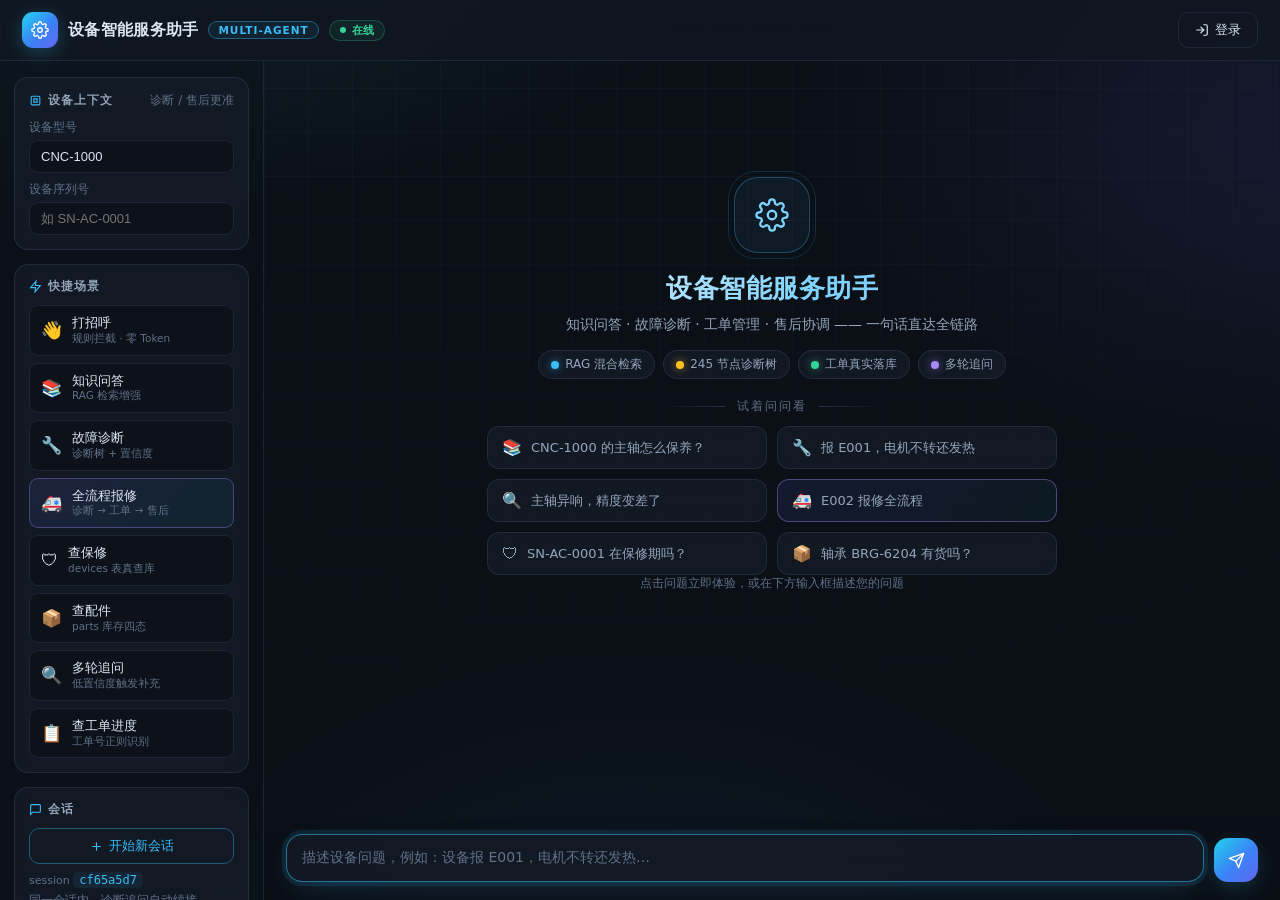
==== backend/static/index.html @ f114b986 "feat(project): 演示前端上线 + 全链路质量加固 前端（backend/static/，零构建）: - SSE 聊天控制台：路由卡片(Agent 专属配色+置信度条)/进度打字动画/  " ====
<!DOCTYPE html>
<html lang="zh-CN">
<head>
  <meta charset="UTF-8">
  <meta name="viewport" content="width=device-width, initial-scale=1.0">
  <title>设备智能服务助手 · Multi-Agent 控制台</title>
  <link rel="stylesheet" href="css/style.css">
</head>
<body>

<!-- ══════════ 顶栏 ══════════ -->
<header class="topbar">
  <div class="brand">
    <span class="brand-mark">
      <svg viewBox="0 0 24 24" width="18" height="18" fill="none" stroke="currentColor" stroke-width="1.8" stroke-linecap="round" stroke-linejoin="round">
        <circle cx="12" cy="12" r="3"/>
        <path d="M19.4 15a1.65 1.65 0 0 0 .33 1.82l.06.06a2 2 0 1 1-2.83 2.83l-.06-.06a1.65 1.65 0 0 0-1.82-.33 1.65 1.65 0 0 0-1 1.51V21a2 2 0 1 1-4 0v-.09A1.65 1.65 0 0 0 9 19.4a1.65 1.65 0 0 0-1.82.33l-.06.06a2 2 0 1 1-2.83-2.83l.06-.06a1.65 1.65 0 0 0 .33-1.82 1.65 1.65 0 0 0-1.51-1H3a2 2 0 1 1 0-4h.09A1.65 1.65 0 0 0 4.6 9a1.65 1.65 0 0 0-.33-1.82l-.06-.06a2 2 0 1 1 2.83-2.83l.06.06a1.65 1.65 0 0 0 1.82.33H9a1.65 1.65 0 0 0 1-1.51V3a2 2 0 1 1 4 0v.09a1.65 1.65 0 0 0 1 1.51 1.65 1.65 0 0 0 1.82-.33l.06-.06a2 2 0 1 1 2.83 2.83l-.06.06a1.65 1.65 0 0 0-.33 1.82V9a1.65 1.65 0 0 0 1.51 1H21a2 2 0 1 1 0 4h-.09a1.65 1.65 0 0 0-1.51 1z"/>
      </svg>
    </span>
    <span class="brand-name">设备智能服务助手</span>
    <span class="brand-tag">Multi-Agent</span>
    <span class="status-pill"><i class="status-dot"></i>在线</span>
  </div>
  <div class="user-box" id="userBox">
    <button class="btn btn-ghost" id="loginBtn">
      <svg viewBox="0 0 24 24" width="14" height="14" fill="none" stroke="currentColor" stroke-width="2" stroke-linecap="round"><path d="M15 3h4a2 2 0 0 1 2 2v14a2 2 0 0 1-2 2h-4"/><path d="M10 17l5-5-5-5"/><path d="M15 12H3"/></svg>
      登录
    </button>
    <span class="user-info hidden" id="userInfo">
      <span class="user-avatar" id="userAvatar">工</span>
      <span class="user-meta">
        <span id="userName">-</span>
        <span class="user-role" id="userRole">-</span>
      </span>
      <button class="btn btn-ghost btn-sm" id="logoutBtn">退出</button>
    </span>
  </div>
</header>

<main class="layout">

  <!-- ══════════ 侧栏 ══════════ -->
  <aside class="sidebar">
    <section class="side-card">
      <h3>
        <svg viewBox="0 0 24 24" width="13" height="13" fill="none" stroke="currentColor" stroke-width="2"><rect x="4" y="4" width="16" height="16" rx="2"/><path d="M9 9h6v6H9z"/></svg>
        设备上下文 <span class="hint">诊断 / 售后更准</span>
      </h3>
      <label class="field">
        <span>设备型号</span>
        <input type="text" id="deviceModel" placeholder="如 CNC-1000" value="CNC-1000">
      </label>
      <label class="field">
        <span>设备序列号</span>
        <input type="text" id="deviceSn" placeholder="如 SN-AC-0001">
      </label>
    </section>

    <section class="side-card">
      <h3>
        <svg viewBox="0 0 24 24" width="13" height="13" fill="none" stroke="currentColor" stroke-width="2"><polygon points="13 2 3 14 12 14 11 22 21 10 12 10 13 2"/></svg>
        快捷场景
      </h3>
      <div class="scene-list">
        <button class="scene-btn" data-msg="你好">
          <span class="scene-emoji">👋</span><span class="scene-text">打招呼<small>规则拦截 · 零 Token</small></span>
          <svg class="scene-arrow" viewBox="0 0 24 24" width="14" height="14" fill="none" stroke="currentColor" stroke-width="2" stroke-linecap="round"><path d="M5 12h14M12 5l7 7-7 7"/></svg>
        </button>
        <button class="scene-btn" data-msg="CNC-1000 的主轴应该怎么保养？">
          <span class="scene-emoji">📚</span><span class="scene-text">知识问答<small>RAG 检索增强</small></span>
          <svg class="scene-arrow" viewBox="0 0 24 24" width="14" height="14" fill="none" stroke="currentColor" stroke-width="2" stroke-linecap="round"><path d="M5 12h14M12 5l7 7-7 7"/></svg>
        </button>
        <button class="scene-btn" data-msg="设备报E001，电机不转还发热，过载报警一直响">
          <span class="scene-emoji">🔧</span><span class="scene-text">故障诊断<small>诊断树 + 置信度</small></span>
          <svg class="scene-arrow" viewBox="0 0 24 24" width="14" height="14" fill="none" stroke="currentColor" stroke-width="2" stroke-linecap="round"><path d="M5 12h14M12 5l7 7-7 7"/></svg>
        </button>
        <button class="scene-btn scene-accent" data-msg="设备报E002错误，变频器过流报警，启动就跳闸，需要报修并处理">
          <span class="scene-emoji">🚑</span><span class="scene-text">全流程报修<small>诊断 → 工单 → 售后</small></span>
          <svg class="scene-arrow" viewBox="0 0 24 24" width="14" height="14" fill="none" stroke="currentColor" stroke-width="2" stroke-linecap="round"><path d="M5 12h14M12 5l7 7-7 7"/></svg>
        </button>
        <button class="scene-btn" data-msg="帮我查一下 SN-AC-0001 这台设备还在保修期内吗？">
          <span class="scene-emoji">🛡</span><span class="scene-text">查保修<small>devices 表真查库</small></span>
          <svg class="scene-arrow" viewBox="0 0 24 24" width="14" height="14" fill="none" stroke="currentColor" stroke-width="2" stroke-linecap="round"><path d="M5 12h14M12 5l7 7-7 7"/></svg>
        </button>
        <button class="scene-btn" data-msg="主轴轴承 BRG-6204 还有库存吗？">
          <span class="scene-emoji">📦</span><span class="scene-text">查配件<small>parts 库存四态</small></span>
          <svg class="scene-arrow" viewBox="0 0 24 24" width="14" height="14" fill="none" stroke="currentColor" stroke-width="2" stroke-linecap="round"><path d="M5 12h14M12 5l7 7-7 7"/></svg>
        </button>
        <button class="scene-btn" data-msg="主轴运行时有异响，加工精度也变差了，帮我看看什么问题">
          <span class="scene-emoji">🔍</span><span class="scene-text">多轮追问<small>低置信度触发补充</small></span>
          <svg class="scene-arrow" viewBox="0 0 24 24" width="14" height="14" fill="none" stroke="currentColor" stroke-width="2" stroke-linecap="round"><path d="M5 12h14M12 5l7 7-7 7"/></svg>
        </button>
        <button class="scene-btn" data-msg="帮我查一下工单 TK-20260908-000001 的处理进度">
          <span class="scene-emoji">📋</span><span class="scene-text">查工单进度<small>工单号正则识别</small></span>
          <svg class="scene-arrow" viewBox="0 0 24 24" width="14" height="14" fill="none" stroke="currentColor" stroke-width="2" stroke-linecap="round"><path d="M5 12h14M12 5l7 7-7 7"/></svg>
        </button>
      </div>
    </section>

    <section class="side-card">
      <h3>
        <svg viewBox="0 0 24 24" width="13" height="13" fill="none" stroke="currentColor" stroke-width="2"><path d="M21 15a2 2 0 0 1-2 2H7l-4 4V5a2 2 0 0 1 2-2h14a2 2 0 0 1 2 2z"/></svg>
        会话
      </h3>
      <button class="btn btn-outline btn-block" id="newSessionBtn">
        <svg viewBox="0 0 24 24" width="13" height="13" fill="none" stroke="currentColor" stroke-width="2" stroke-linecap="round"><path d="M12 5v14M5 12h14"/></svg>
        开始新会话
      </button>
      <p class="session-id">session <code id="sessionIdText">-</code></p>
      <p class="hint">同一会话内，诊断追问自动续接</p>
    </section>

    <section class="side-card agent-legend">
      <h3>
        <svg viewBox="0 0 24 24" width="13" height="13" fill="none" stroke="currentColor" stroke-width="2"><circle cx="12" cy="12" r="10"/><path d="M12 16v-4M12 8h.01"/></svg>
        Agent 分工
      </h3>
      <ul>
        <li><i class="dot d-k"></i>产品知识问答 <span>RAG</span></li>
        <li><i class="dot d-d"></i>故障诊断 <span>诊断树</span></li>
        <li><i class="dot d-t"></i>工单管理 <span>落库</span></li>
        <li><i class="dot d-a"></i>售后协调 <span>ToolCall</span></li>
      </ul>
    </section>
  </aside>

  <!-- ══════════ 对话区 ══════════ -->
  <section class="chat-panel">
    <div class="chat-window" id="chatWindow">
      <div class="welcome">
        <div class="welcome-logo">
          <svg viewBox="0 0 24 24" width="34" height="34" fill="none" stroke="currentColor" stroke-width="1.6" stroke-linecap="round" stroke-linejoin="round">
            <circle cx="12" cy="12" r="3"/>
            <path d="M19.4 15a1.65 1.65 0 0 0 .33 1.82l.06.06a2 2 0 1 1-2.83 2.83l-.06-.06a1.65 1.65 0 0 0-1.82-.33 1.65 1.65 0 0 0-1 1.51V21a2 2 0 1 1-4 0v-.09A1.65 1.65 0 0 0 9 19.4a1.65 1.65 0 0 0-1.82.33l-.06.06a2 2 0 1 1-2.83-2.83l.06-.06a1.65 1.65 0 0 0 .33-1.82 1.65 1.65 0 0 0-1.51-1H3a2 2 0 1 1 0-4h.09A1.65 1.65 0 0 0 4.6 9a1.65 1.65 0 0 0-.33-1.82l-.06-.06a2 2 0 1 1 2.83-2.83l.06.06a1.65 1.65 0 0 0 1.82.33H9a1.65 1.65 0 0 0 1-1.51V3a2 2 0 1 1 4 0v.09a1.65 1.65 0 0 0 1 1.51 1.65 1.65 0 0 0 1.82-.33l.06-.06a2 2 0 1 1 2.83 2.83l-.06.06a1.65 1.65 0 0 0-.33 1.82V9a1.65 1.65 0 0 0 1.51 1H21a2 2 0 1 1 0 4h-.09a1.65 1.65 0 0 0-1.51 1z"/>
          </svg>
        </div>
        <h2>设备智能服务助手</h2>
        <p class="welcome-sub">知识问答 · 故障诊断 · 工单管理 · 售后协调 —— 一句话直达全链路</p>
        <div class="welcome-chips">
          <span class="chip"><i class="dot d-k"></i>RAG 混合检索</span>
          <span class="chip"><i class="dot d-d"></i>245 节点诊断树</span>
          <span class="chip"><i class="dot d-t"></i>工单真实落库</span>
          <span class="chip"><i class="dot d-a"></i>多轮追问</span>
        </div>

        <div class="preset-title">试着问问看</div>
        <div class="preset-grid">
          <button class="q-btn" data-msg="CNC-1000 的主轴应该怎么保养？">
            <span class="q-emoji">📚</span>CNC-1000 的主轴怎么保养？
          </button>
          <button class="q-btn" data-msg="设备报E001，电机不转还发热，过载报警一直响">
            <span class="q-emoji">🔧</span>报 E001，电机不转还发热
          </button>
          <button class="q-btn" data-msg="主轴运行时有异响，加工精度也变差了，帮我看看什么问题">
            <span class="q-emoji">🔍</span>主轴异响，精度变差了
          </button>
          <button class="q-btn q-accent" data-msg="设备报E002错误，变频器过流报警，启动就跳闸，需要报修并处理">
            <span class="q-emoji">🚑</span>E002 报修全流程
          </button>
          <button class="q-btn" data-msg="帮我查一下 SN-AC-0001 这台设备还在保修期内吗？">
            <span class="q-emoji">🛡</span>SN-AC-0001 在保修期吗？
          </button>
          <button class="q-btn" data-msg="主轴轴承 BRG-6204 还有库存吗？">
            <span class="q-emoji">📦</span>轴承 BRG-6204 有货吗？
          </button>
        </div>
        <p class="hint">点击问题立即体验，或在下方输入框描述您的问题</p>
      </div>
    </div>

    <div class="input-bar">
      <div class="input-shell">
        <textarea id="msgInput" rows="1"
          placeholder="描述设备问题，例如：设备报 E001，电机不转还发热…"></textarea>
      </div>
      <button class="btn btn-icon send-btn" id="sendBtn" title="发送 (Enter)">
        <svg viewBox="0 0 24 24" width="17" height="17" fill="none" stroke="currentColor" stroke-width="2" stroke-linecap="round" stroke-linejoin="round"><path d="M22 2L11 13"/><path d="M22 2l-7 20-4-9-9-4 20-7z"/></svg>
      </button>
      <button class="btn btn-icon stop-btn hidden" id="stopBtn" title="停止">
        <svg viewBox="0 0 24 24" width="15" height="15" fill="currentColor"><rect x="6" y="6" width="12" height="12" rx="2"/></svg>
      </button>
    </div>
  </section>
</main>

<!-- ══════════ 登录弹窗 ══════════ -->
<div class="modal-mask hidden" id="loginModal">
  <div class="modal">
    <h3>登录控制台 <span class="hint">JWT 鉴权演示</span></h3>
    <label class="field">
      <span>用户名</span>
      <input type="text" id="loginUsername" placeholder="engineer / customer" value="engineer" autocomplete="username">
    </label>
    <label class="field">
      <span>密码</span>
      <input type="password" id="loginPassword" placeholder="admin123" value="admin123" autocomplete="current-password">
    </label>
    <p class="form-error hidden" id="loginError"></p>
    <div class="modal-actions">
      <button class="btn btn-ghost" id="loginCancelBtn">取消</button>
      <button class="btn btn-primary" id="loginSubmitBtn">登录</button>
    </div>
    <p class="hint">演示账号：engineer / admin123（工程师）· customer / admin123（客户）</p>
  </div>
</div>

<script src="js/app.js"></script>
</body>
</html>
---- backend/static/css/style.css ----
/* ═══════════════════════════════════════════════════════════
   设备智能服务助手 · 演示页样式
   深色工业控制台 × 渐变光晕 × 玻璃拟态
   ═══════════════════════════════════════════════════════════ */

:root {
  /* 底色层 */
  --bg: #0b0f16;
  --bg-panel: rgba(17, 23, 33, 0.82);
  --bg-card: rgba(23, 31, 44, 0.65);
  --bg-card-solid: #171f2c;
  --bg-hover: rgba(46, 60, 82, 0.45);
  --bg-input: rgba(11, 15, 22, 0.65);

  /* 描边 */
  --border: rgba(88, 110, 143, 0.22);
  --border-strong: rgba(88, 110, 143, 0.4);

  /* 文字 */
  --text: #dde7f3;
  --text-dim: #93a6bc;
  --text-faint: #5f7189;

  /* 主色（青→蓝渐变）*/
  --accent: #38bdf8;
  --accent-2: #6366f1;
  --accent-grad: linear-gradient(135deg, #22d3ee 0%, #3b82f6 55%, #6366f1 100%);
  --accent-glow: rgba(56, 189, 248, 0.28);

  /* 语义色 */
  --ok: #34d399;
  --warn: #fbbf24;
  --err: #f87171;

  /* Agent 专属色 */
  --c-knowledge: #38bdf8;
  --c-diagnosis: #fbbf24;
  --c-ticket: #34d399;
  --c-after_sale: #a78bfa;

  --radius: 14px;
  --radius-sm: 9px;
  --shadow-lg: 0 18px 50px -12px rgba(0, 0, 0, 0.55);
  --font: "Segoe UI", "PingFang SC", "Microsoft YaHei", system-ui, sans-serif;
}

* { box-sizing: border-box; margin: 0; padding: 0; }
html, body { height: 100%; }

::selection { background: rgba(56, 189, 248, 0.35); color: #fff; }

body {
  font-family: var(--font);
  color: var(--text);
  font-size: 14px;
  display: flex;
  flex-direction: column;
  overflow: hidden;
  background:
    radial-gradient(1100px 520px at 8% -10%, rgba(34, 211, 238, 0.10), transparent 60%),
    radial-gradient(1000px 600px at 105% 15%, rgba(99, 102, 241, 0.12), transparent 55%),
    radial-gradient(900px 700px at 50% 118%, rgba(14, 165, 233, 0.08), transparent 60%),
    var(--bg);
}

/* 细网格纹理（工业感）*/
body::before {
  content: "";
  position: fixed; inset: 0; z-index: 0; pointer-events: none;
  background-image:
    linear-gradient(rgba(148, 180, 220, 0.035) 1px, transparent 1px),
    linear-gradient(90deg, rgba(148, 180, 220, 0.035) 1px, transparent 1px);
  background-size: 44px 44px;
  mask-image: radial-gradient(ellipse 90% 80% at 50% 0%, #000 30%, transparent 100%);
}

.hidden { display: none !important; }
.hint { color: var(--text-faint); font-size: 12px; font-weight: 400; }
code { font-family: Consolas, "JetBrains Mono", monospace; color: var(--accent); font-size: 12px; }

/* ── 滚动条 ─────────────────────────────── */
::-webkit-scrollbar { width: 9px; height: 9px; }
::-webkit-scrollbar-track { background: transparent; }
::-webkit-scrollbar-thumb {
  background: rgba(88, 110, 143, 0.35); border-radius: 8px;
  border: 2px solid transparent; background-clip: content-box;
}
::-webkit-scrollbar-thumb:hover { background: rgba(120, 150, 190, 0.55); background-clip: content-box; }

/* ══════════ 顶栏 ═══════════════════════ */
.topbar {
  position: relative; z-index: 5;
  display: flex; justify-content: space-between; align-items: center;
  padding: 12px 22px;
  background: var(--bg-panel);
  backdrop-filter: blur(18px);
  border-bottom: 1px solid var(--border);
  flex: 0 0 auto;
}
.brand { display: flex; align-items: center; gap: 10px; font-weight: 600; }
.brand-mark {
  width: 36px; height: 36px; border-radius: 11px;
  display: flex; align-items: center; justify-content: center;
  color: #fff; background: var(--accent-grad);
  box-shadow: 0 4px 18px var(--accent-glow);
}
.brand-name { font-size: 15.5px; letter-spacing: 0.3px; }
.brand-tag {
  font-size: 10.5px; font-weight: 600; letter-spacing: 1px;
  color: var(--accent); text-transform: uppercase;
  border: 1px solid rgba(56, 189, 248, 0.4);
  background: rgba(56, 189, 248, 0.08);
  border-radius: 20px; padding: 2px 9px;
}
.status-pill {
  display: inline-flex; align-items: center; gap: 6px;
  font-size: 11px; color: var(--ok);
  background: rgba(52, 211, 153, 0.08);
  border: 1px solid rgba(52, 211, 153, 0.25);
  border-radius: 20px; padding: 2px 10px;
}
.status-dot {
  width: 6px; height: 6px; border-radius: 50%; background: var(--ok);
  box-shadow: 0 0 0 0 rgba(52, 211, 153, 0.5);
  animation: pulse-dot 2s ease-out infinite;
}
@keyframes pulse-dot {
  0% { box-shadow: 0 0 0 0 rgba(52, 211, 153, 0.5); }
  70% { box-shadow: 0 0 0 6px rgba(52, 211, 153, 0); }
  100% { box-shadow: 0 0 0 0 rgba(52, 211, 153, 0); }
}

.user-box { display: flex; align-items: center; gap: 10px; }
.user-info { display: flex; align-items: center; gap: 9px; }
.user-avatar {
  width: 34px; height: 34px; border-radius: 50%;
  background: var(--accent-grad); color: #fff;
  display: flex; align-items: center; justify-content: center; font-size: 13px; font-weight: 600;
  box-shadow: 0 3px 12px var(--accent-glow);
}
.user-meta { display: flex; flex-direction: column; line-height: 1.25; font-size: 13px; }
.user-role { font-size: 11px; color: var(--accent); }

/* ══════════ 布局 ═══════════════════════ */
.layout { flex: 1 1 auto; display: flex; min-height: 0; position: relative; z-index: 1; }

.sidebar {
  width: 264px; flex: 0 0 auto;
  padding: 16px 14px; overflow-y: auto;
  display: flex; flex-direction: column; gap: 14px;
  border-right: 1px solid var(--border);
  background: rgba(13, 18, 26, 0.5);
  backdrop-filter: blur(8px);
}
.side-card {
  background: var(--bg-card);
  backdrop-filter: blur(14px);
  border: 1px solid var(--border);
  border-radius: var(--radius);
  padding: 14px;
  transition: border-color 0.25s;
}
.side-card:hover { border-color: var(--border-strong); }
.side-card h3 {
  display: flex; align-items: center; gap: 6px;
  font-size: 11.5px; color: var(--text-dim); margin-bottom: 11px;
  text-transform: uppercase; letter-spacing: 1px; font-weight: 600;
}
.side-card h3 svg { color: var(--accent); flex: 0 0 auto; }
.side-card h3 .hint { margin-left: auto; text-transform: none; letter-spacing: 0; }

.field { display: block; margin-bottom: 9px; }
.field:last-child { margin-bottom: 0; }
.field span { display: block; font-size: 11.5px; color: var(--text-faint); margin-bottom: 5px; }
.field input {
  width: 100%; padding: 8px 11px;
  background: var(--bg-input);
  border: 1px solid var(--border); border-radius: var(--radius-sm);
  color: var(--text); font-size: 13px; outline: none;
  transition: border-color 0.2s, box-shadow 0.2s;
}
.field input:focus {
  border-color: rgba(56, 189, 248, 0.55);
  box-shadow: 0 0 0 3px rgba(56, 189, 248, 0.12);
}

/* ── 快捷场景 ─────────────────────────── */
.scene-list { display: flex; flex-direction: column; gap: 7px; }
.scene-btn {
  display: flex; align-items: center; gap: 10px;
  width: 100%; text-align: left;
  padding: 9px 11px; font-size: 13px; font-family: inherit;
  background: var(--bg-input);
  border: 1px solid var(--border); border-radius: var(--radius-sm);
  color: var(--text); cursor: pointer;
  transition: transform 0.18s, border-color 0.18s, background 0.18s, box-shadow 0.18s;
}
.scene-btn:hover {
  border-color: rgba(56, 189, 248, 0.5);
  background: var(--bg-hover);
  transform: translateX(3px);
  box-shadow: 0 4px 16px -6px rgba(56, 189, 248, 0.25);
}
.scene-btn:active { transform: translateX(3px) scale(0.98); }
.scene-emoji { font-size: 17px; flex: 0 0 auto; }
.scene-text { display: flex; flex-direction: column; line-height: 1.3; flex: 1 1 auto; min-width: 0; }
.scene-text small { font-size: 10.5px; color: var(--text-faint); font-weight: 400; }
.scene-arrow { color: var(--text-faint); flex: 0 0 auto; opacity: 0; transform: translateX(-4px); transition: all 0.18s; }
.scene-btn:hover .scene-arrow { opacity: 1; transform: translateX(0); color: var(--accent); }
.scene-accent {
  border-color: rgba(167, 139, 250, 0.35);
  background: linear-gradient(135deg, rgba(99, 102, 241, 0.12), rgba(34, 211, 238, 0.06));
}
.scene-accent:hover {
  border-color: rgba(167, 139, 250, 0.65);
  box-shadow: 0 4px 16px -6px rgba(167, 139, 250, 0.3);
}

.session-id { margin-top: 9px; font-size: 11px; color: var(--text-faint); word-break: break-all; }
.session-id code { background: rgba(56, 189, 248, 0.08); padding: 1px 6px; border-radius: 5px; }
.session-id + .hint { margin-top: 5px; }

.agent-legend ul { list-style: none; display: flex; flex-direction: column; gap: 8px; }
.agent-legend li { font-size: 12.5px; display: flex; align-items: center; gap: 8px; color: var(--text-dim); }
.agent-legend li span { color: var(--text-faint); margin-left: auto; font-size: 11px; }
.dot { width: 8px; height: 8px; border-radius: 50%; display: inline-block; flex: 0 0 auto; }
.d-k { background: var(--c-knowledge); box-shadow: 0 0 8px rgba(56, 189, 248, 0.6); }
.d-d { background: var(--c-diagnosis); box-shadow: 0 0 8px rgba(251, 191, 36, 0.6); }
.d-t { background: var(--c-ticket); box-shadow: 0 0 8px rgba(52, 211, 153, 0.6); }
.d-a { background: var(--c-after_sale); box-shadow: 0 0 8px rgba(167, 139, 250, 0.6); }

/* ══════════ 对话区 ═════════════════════ */
.chat-panel { flex: 1 1 auto; display: flex; flex-direction: column; min-width: 0; }
.chat-window { flex: 1 1 auto; overflow-y: auto; padding: 26px 30px; scroll-behavior: smooth; }

/* ── 欢迎屏 ───────────────────────────── */
.welcome {
  text-align: center; margin-top: 10vh; color: var(--text-dim);
  animation: fade-in-up 0.5s ease both;
}
.welcome-logo {
  width: 76px; height: 76px; margin: 0 auto 18px;
  border-radius: 24px; position: relative;
  display: flex; align-items: center; justify-content: center;
  color: #7dd3fc; background: rgba(56, 189, 248, 0.07);
  border: 1px solid rgba(56, 189, 248, 0.3);
}
.welcome-logo::after {
  content: ""; position: absolute; inset: -7px;
  border-radius: 28px; border: 1px solid rgba(56, 189, 248, 0.18);
  animation: logo-ring 2.6s ease-out infinite;
}
@keyframes logo-ring {
  0% { transform: scale(0.95); opacity: 0.9; }
  100% { transform: scale(1.18); opacity: 0; }
}
.welcome h2 {
  font-size: 26px; font-weight: 700; letter-spacing: 0.5px;
  background: linear-gradient(120deg, #e8f4ff 20%, #7dd3fc 55%, #a5b4fc 90%);
  -webkit-background-clip: text; background-clip: text;
  -webkit-text-fill-color: transparent;
}
.welcome-sub { margin: 10px 0 16px; font-size: 14px; }
.welcome-chips { display: flex; justify-content: center; flex-wrap: wrap; gap: 8px; margin-bottom: 14px; }
.chip {
  display: inline-flex; align-items: center; gap: 6px;
  font-size: 12px; color: var(--text-dim);
  background: var(--bg-card); border: 1px solid var(--border);
  border-radius: 20px; padding: 5px 12px;
  backdrop-filter: blur(8px);
}

/* ── 欢迎屏预设问题 ───────────────────── */
.preset-title {
  font-size: 11.5px; color: var(--text-faint); letter-spacing: 2px;
  text-transform: uppercase; margin: 20px 0 12px;
  display: flex; align-items: center; gap: 12px; justify-content: center;
}
.preset-title::before, .preset-title::after {
  content: ""; height: 1px; width: 64px;
  background: linear-gradient(90deg, transparent, var(--border-strong));
}
.preset-title::after { transform: scaleX(-1); }

.preset-grid {
  display: grid; grid-template-columns: repeat(2, minmax(0, 280px));
  gap: 10px; justify-content: center; max-width: 640px; margin: 0 auto;
}
.q-btn {
  display: flex; align-items: center; gap: 9px;
  text-align: left; padding: 11px 14px;
  font-size: 13px; font-family: inherit; color: var(--text-dim);
  background: var(--bg-card); backdrop-filter: blur(10px);
  border: 1px solid var(--border); border-radius: 12px;
  cursor: pointer; overflow: hidden;
  transition: all 0.2s ease;
  animation: fade-in-up 0.4s ease both;
}
.q-btn:nth-child(2) { animation-delay: 0.05s; }
.q-btn:nth-child(3) { animation-delay: 0.1s; }
.q-btn:nth-child(4) { animation-delay: 0.15s; }
.q-btn:nth-child(5) { animation-delay: 0.2s; }
.q-btn:nth-child(6) { animation-delay: 0.25s; }
.q-btn:hover {
  color: var(--text); border-color: rgba(56, 189, 248, 0.55);
  background: var(--bg-hover);
  transform: translateY(-2px);
  box-shadow: 0 10px 28px -10px rgba(56, 189, 248, 0.35);
}
.q-btn:active { transform: translateY(0) scale(0.98); }
.q-emoji { font-size: 16px; flex: 0 0 auto; }
.q-accent {
  border-color: rgba(167, 139, 250, 0.4);
  background: linear-gradient(135deg, rgba(99, 102, 241, 0.12), rgba(34, 211, 238, 0.06));
}
.q-accent:hover {
  border-color: rgba(167, 139, 250, 0.7);
  box-shadow: 0 10px 28px -10px rgba(167, 139, 250, 0.4);
}

/* ── 用户消息 ─────────────────────────── */
.msg-user {
  display: flex; justify-content: flex-end; align-items: flex-end; gap: 9px;
  margin: 4px 0 18px;
  animation: fade-in-up 0.3s ease both;
}
.msg-user .bubble {
  max-width: 68%;
  background: linear-gradient(135deg, #0ea5e9 0%, #4f46e5 100%);
  color: #fff;
  padding: 11px 15px;
  border-radius: 16px 16px 4px 16px;
  white-space: pre-wrap; word-break: break-word;
  box-shadow: 0 6px 22px -8px rgba(59, 130, 246, 0.55);
  line-height: 1.6;
}
.avatar {
  width: 30px; height: 30px; border-radius: 50%; flex: 0 0 auto;
  display: flex; align-items: center; justify-content: center;
  font-size: 13px; font-weight: 600; color: #fff;
}
.avatar-user { background: linear-gradient(135deg, #64748b, #475569); }
.avatar-bot {
  background: var(--accent-grad);
  box-shadow: 0 3px 12px var(--accent-glow);
}

/* ── 助手回合 ─────────────────────────── */
.turn { display: flex; gap: 10px; margin-bottom: 22px; animation: fade-in-up 0.3s ease both; }
.turn-body { min-width: 0; flex: 1 1 auto; max-width: calc(100% - 40px); }

@keyframes fade-in-up {
  from { opacity: 0; transform: translateY(10px); }
  to { opacity: 1; transform: translateY(0); }
}

/* ── 路由卡片 ─────────────────────────── */
.route-card {
  display: inline-flex; align-items: center; gap: 9px; flex-wrap: wrap;
  background: var(--bg-card); backdrop-filter: blur(10px);
  border: 1px solid var(--border);
  border-radius: var(--radius-sm);
  padding: 7px 13px; margin-bottom: 10px;
  font-size: 12px; color: var(--text-dim);
  animation: fade-in-up 0.25s ease both;
}
.route-badge {
  display: inline-flex; align-items: center; gap: 6px;
  font-weight: 600; color: #fff; font-size: 12px;
  border-radius: 7px; padding: 3px 9px;
}
.route-badge .dot { width: 7px; height: 7px; background: rgba(255, 255, 255, 0.9) !important; box-shadow: none; }
.rb-knowledge  { background: linear-gradient(135deg, #0284c7, #38bdf8); }
.rb-diagnosis  { background: linear-gradient(135deg, #d97706, #fbbf24); }
.rb-ticket     { background: linear-gradient(135deg, #059669, #34d399); }
.rb-after_sale { background: linear-gradient(135deg, #7c3aed, #a78bfa); }

.route-conf { display: inline-flex; align-items: center; gap: 6px; }
.conf-bar {
  width: 52px; height: 4px; border-radius: 4px;
  background: rgba(88, 110, 143, 0.3); overflow: hidden;
}
.conf-bar i {
  display: block; height: 100%; border-radius: 4px;
  background: linear-gradient(90deg, #34d399, #22d3ee);
  transition: width 0.6s ease;
}
.route-mode {
  background: rgba(251, 191, 36, 0.1); color: var(--warn);
  border: 1px solid rgba(251, 191, 36, 0.25);
  border-radius: 12px; padding: 1px 9px; font-size: 11px;
}
.route-reason { color: var(--text-faint); }

/* ── 进度（打字指示）───────────────────── */
.progress-line {
  display: inline-flex; align-items: center; gap: 10px;
  color: var(--text-dim); font-size: 12.5px; padding: 5px 0;
}
.typing-dots { display: inline-flex; gap: 4px; align-items: center; }
.typing-dots i {
  width: 5px; height: 5px; border-radius: 50%; background: var(--accent);
  animation: bounce-dot 1.2s ease-in-out infinite;
}
.typing-dots i:nth-child(2) { animation-delay: 0.15s; }
.typing-dots i:nth-child(3) { animation-delay: 0.3s; }
@keyframes bounce-dot {
  0%, 60%, 100% { transform: translateY(0); opacity: 0.4; }
  30% { transform: translateY(-4px); opacity: 1; }
}

/* ── 助手气泡 ─────────────────────────── */
.msg-assistant {
  max-width: 100%;
  background: var(--bg-card); backdrop-filter: blur(12px);
  border: 1px solid var(--border);
  border-radius: 4px 16px 16px 16px;
  padding: 13px 16px; line-height: 1.75;
  white-space: pre-wrap; word-break: break-word;
  animation: fade-in-up 0.3s ease both;
  box-shadow: 0 8px 28px -12px rgba(0, 0, 0, 0.45);
}
.msg-assistant strong { color: var(--accent); font-weight: 600; }
.msg-assistant .md-code {
  font-family: Consolas, monospace; font-size: 12.5px;
  background: rgba(56, 189, 248, 0.1); color: #7dd3fc;
  padding: 1px 5px; border-radius: 5px;
}
.streaming-cursor::after {
  content: "▍"; color: var(--accent); font-weight: 400;
  animation: cursor-blink 0.9s step-end infinite;
}
@keyframes cursor-blink { 50% { opacity: 0; } }

/* ── 追问引导 ─────────────────────────── */
.guidance-box {
  max-width: 100%;
  background: linear-gradient(135deg, rgba(251, 191, 36, 0.1), rgba(251, 146, 60, 0.05));
  border: 1px solid rgba(251, 191, 36, 0.35);
  border-radius: 4px 16px 16px 16px;
  padding: 13px 16px; margin: 10px 0;
  color: #fde68a; line-height: 1.75; white-space: pre-wrap;
  animation: fade-in-up 0.3s ease both;
}
.guidance-box::before {
  content: "✦ 补充信息请求";
  display: flex; align-items: center; gap: 6px;
  font-size: 11px; color: var(--warn); margin-bottom: 7px;
  letter-spacing: 1px; font-weight: 600;
}

/* ── 错误 ─────────────────────────────── */
.error-box {
  display: inline-flex; align-items: center; gap: 8px;
  background: rgba(248, 113, 113, 0.08);
  border: 1px solid rgba(248, 113, 113, 0.4);
  border-radius: var(--radius-sm);
  padding: 10px 14px; margin: 8px 0; color: var(--err); font-size: 13px;
  animation: fade-in-up 0.25s ease both;
}

/* ── Pipeline 时间线 ──────────────────── */
.pipeline-card {
  max-width: 100%;
  background: linear-gradient(160deg, rgba(56, 189, 248, 0.06), rgba(99, 102, 241, 0.08));
  border: 1px solid rgba(99, 102, 241, 0.35);
  border-radius: 16px;
  padding: 15px 18px; margin: 10px 0;
  animation: fade-in-up 0.35s ease both;
  box-shadow: 0 10px 34px -14px rgba(99, 102, 241, 0.4);
}
.pipeline-card h4 {
  display: flex; align-items: center; gap: 7px;
  color: #c7d2fe; margin-bottom: 3px; font-size: 14px;
}
.pipeline-card .intro { color: var(--text-faint); font-size: 12px; margin-bottom: 13px; }
.pipeline-steps { display: flex; flex-direction: column; }
.pstep {
  display: flex; gap: 12px; position: relative; padding-bottom: 14px;
}
.pstep:last-child { padding-bottom: 2px; }
.pstep::before {              /* 连接线 */
  content: ""; position: absolute; left: 10px; top: 24px; bottom: 0;
  width: 2px; border-radius: 2px;
  background: linear-gradient(rgba(99, 102, 241, 0.5), rgba(56, 189, 248, 0.15));
}
.pstep:last-child::before { display: none; }
.pstep .no {
  flex: 0 0 auto; width: 21px; height: 21px; border-radius: 50%; z-index: 1;
  background: var(--accent-grad); color: #fff; font-size: 11px; font-weight: 700;
  display: inline-flex; align-items: center; justify-content: center;
  box-shadow: 0 3px 10px var(--accent-glow);
}
.pstep-meta { display: flex; flex-direction: column; gap: 2px; min-width: 0; }
.pstep .lb { font-weight: 600; font-size: 13px; }
.pstep .ds { color: var(--text-dim); font-size: 12px; }

/* ── meta 脚注 ────────────────────────── */
.meta-line { display: flex; flex-wrap: wrap; gap: 7px; margin-top: 10px; animation: fade-in-up 0.3s ease both; }
.meta-chip {
  display: inline-flex; align-items: center;
  background: rgba(11, 15, 22, 0.55); backdrop-filter: blur(6px);
  border: 1px solid var(--border); border-radius: 14px;
  padding: 3px 11px; color: var(--text-faint); font-size: 11px;
}
.meta-chip b { color: var(--text-dim); font-weight: 500; margin-left: 3px; }

/* ══════════ 输入区 ═════════════════════ */
.input-bar {
  flex: 0 0 auto; display: flex; gap: 10px; align-items: flex-end;
  padding: 16px 22px 18px;
  background: linear-gradient(transparent, rgba(11, 15, 22, 0.85) 30%);
}
.input-shell {
  flex: 1 1 auto; border-radius: 16px;
  background: var(--bg-card); backdrop-filter: blur(16px);
  border: 1px solid var(--border);
  transition: border-color 0.2s, box-shadow 0.2s;
}
.input-shell:focus-within {
  border-color: rgba(56, 189, 248, 0.55);
  box-shadow: 0 0 0 4px rgba(56, 189, 248, 0.1), 0 8px 30px -10px var(--accent-glow);
}
.input-shell textarea {
  display: block; width: 100%; resize: none; max-height: 130px;
  background: transparent; border: none; outline: none;
  color: var(--text); padding: 12px 15px; font-size: 14px;
  font-family: inherit; line-height: 1.55;
}
.input-shell textarea::placeholder { color: var(--text-faint); }

/* ══════════ 按钮 ═══════════════════════ */
.btn {
  display: inline-flex; align-items: center; justify-content: center; gap: 6px;
  border: 1px solid var(--border); border-radius: 10px; cursor: pointer;
  padding: 8px 16px; font-size: 13px; font-family: inherit;
  color: var(--text); background: var(--bg-card-solid);
  transition: all 0.18s; white-space: nowrap;
}
.btn:hover { border-color: var(--border-strong); filter: brightness(1.15); }
.btn:disabled { opacity: 0.45; cursor: not-allowed; filter: none; }
.btn-primary {
  background: var(--accent-grad); border: none; color: #fff; font-weight: 600;
  box-shadow: 0 6px 20px -6px var(--accent-glow);
}
.btn-primary:hover { filter: brightness(1.12); box-shadow: 0 8px 26px -6px var(--accent-glow); }
.btn-ghost { background: transparent; }
.btn-outline { background: transparent; border-color: rgba(56, 189, 248, 0.4); color: var(--accent); }
.btn-outline:hover { background: rgba(56, 189, 248, 0.08); }
.btn-sm { padding: 5px 11px; font-size: 12px; }
.btn-block { width: 100%; }
.btn-icon {
  padding: 0; width: 44px; height: 44px; border-radius: 14px; flex: 0 0 auto;
}
.send-btn {
  background: var(--accent-grad); border: none; color: #fff;
  box-shadow: 0 6px 22px -4px var(--accent-glow);
}
.send-btn:hover:not(:disabled) { transform: translateY(-2px); filter: brightness(1.1); }
.send-btn:disabled { background: rgba(88, 110, 143, 0.35); box-shadow: none; }
.stop-btn {
  background: linear-gradient(135deg, #7f1d1d, #991b1b); border: none; color: #fecaca;
}
.stop-btn:hover { filter: brightness(1.2); }

/* ══════════ 登录弹窗 ═══════════════════ */
.modal-mask {
  position: fixed; inset: 0; z-index: 100;
  background: rgba(4, 7, 12, 0.65);
  backdrop-filter: blur(6px);
  display: flex; align-items: center; justify-content: center;
  animation: fade-in 0.2s ease both;
}
@keyframes fade-in { from { opacity: 0; } to { opacity: 1; } }
.modal {
  width: 352px;
  background: var(--bg-panel); backdrop-filter: blur(24px);
  border: 1px solid var(--border-strong);
  border-radius: 18px; padding: 24px;
  box-shadow: var(--shadow-lg);
  animation: fade-in-up 0.3s ease both;
}
.modal h3 {
  margin-bottom: 16px; font-size: 16px;
  display: flex; justify-content: space-between; align-items: baseline;
}
.modal .field input { background: var(--bg-input); }
.modal-actions { display: flex; justify-content: flex-end; gap: 8px; margin-top: 10px; }
.form-error { color: var(--err); font-size: 12px; margin: 6px 0 0; }
.modal .hint { margin-top: 12px; }

/* ══════════ 响应式 ═════════════════════ */
@media (max-width: 960px) {
  .sidebar { position: absolute; z-index: 20; top: 0; bottom: 0; left: 0; transform: translateX(-100%); transition: transform 0.3s; }
  .sidebar.open { transform: translateX(0); box-shadow: var(--shadow-lg); }
  .msg-user .bubble { max-width: 85%; }
  .chat-window { padding: 18px 14px; }
}
@media (max-width: 560px) {
  .brand-tag, .status-pill { display: none; }
  .input-bar { padding: 12px; }
}
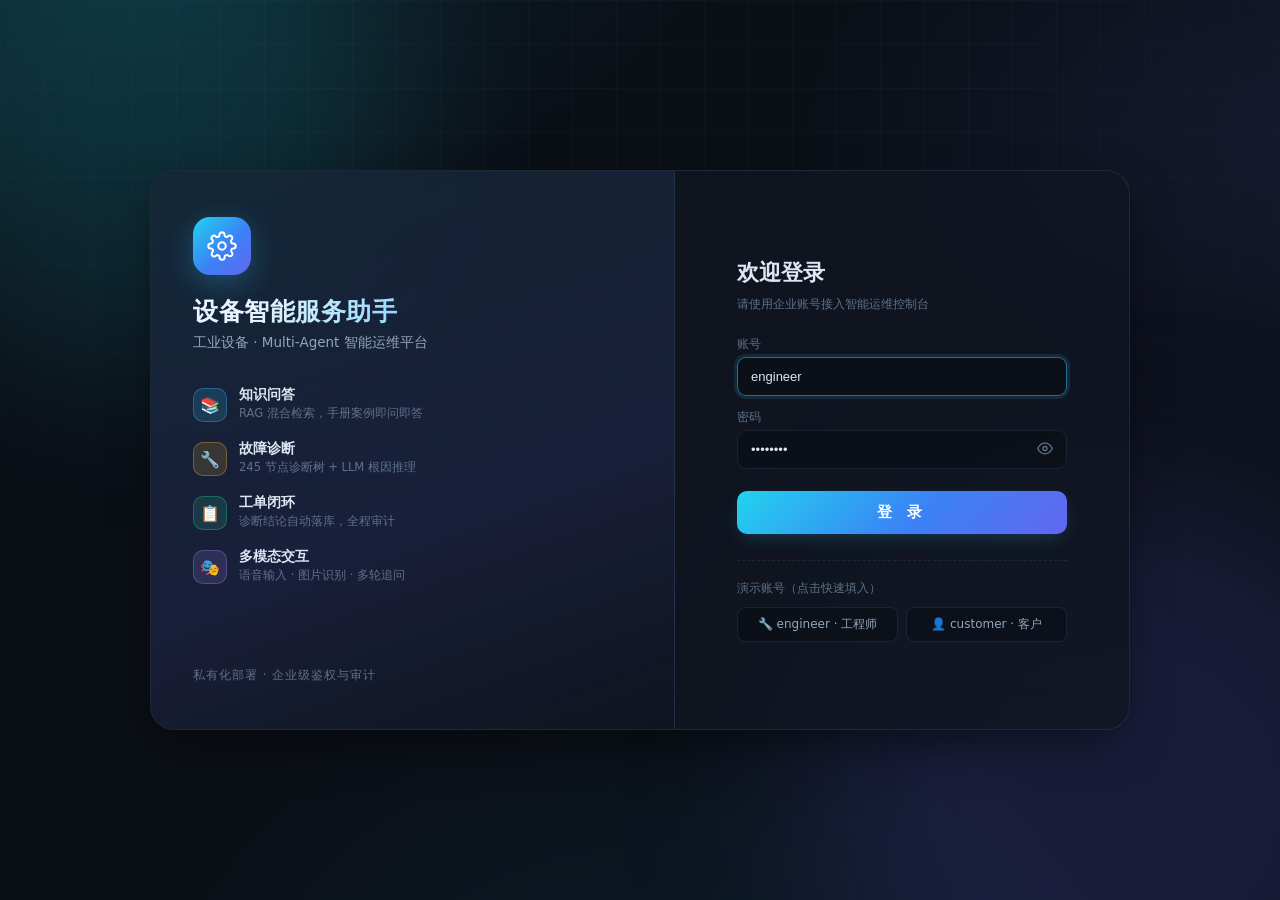
==== commit 64a6baf4: "feat(ui): 独立登录页 + 主界面优化 + 效果图更新 - 登录页: 左右分栏(品牌能力区+玻璃拟态表单), 密码可见切换,   登录加载态, 演示账号一键填入, 背景漂移光晕 - 鉴权流: " ====
--- a/backend/static/index.html
+++ b/backend/static/index.html
@@ -8,200 +8,268 @@
 </head>
 <body>
 
-<!-- ══════════ 顶栏 ══════════ -->
-<header class="topbar">
-  <div class="brand">
-    <span class="brand-mark">
-      <svg viewBox="0 0 24 24" width="18" height="18" fill="none" stroke="currentColor" stroke-width="1.8" stroke-linecap="round" stroke-linejoin="round">
-        <circle cx="12" cy="12" r="3"/>
-        <path d="M19.4 15a1.65 1.65 0 0 0 .33 1.82l.06.06a2 2 0 1 1-2.83 2.83l-.06-.06a1.65 1.65 0 0 0-1.82-.33 1.65 1.65 0 0 0-1 1.51V21a2 2 0 1 1-4 0v-.09A1.65 1.65 0 0 0 9 19.4a1.65 1.65 0 0 0-1.82.33l-.06.06a2 2 0 1 1-2.83-2.83l.06-.06a1.65 1.65 0 0 0 .33-1.82 1.65 1.65 0 0 0-1.51-1H3a2 2 0 1 1 0-4h.09A1.65 1.65 0 0 0 4.6 9a1.65 1.65 0 0 0-.33-1.82l-.06-.06a2 2 0 1 1 2.83-2.83l.06.06a1.65 1.65 0 0 0 1.82.33H9a1.65 1.65 0 0 0 1-1.51V3a2 2 0 1 1 4 0v.09a1.65 1.65 0 0 0 1 1.51 1.65 1.65 0 0 0 1.82-.33l.06-.06a2 2 0 1 1 2.83 2.83l-.06.06a1.65 1.65 0 0 0-.33 1.82V9a1.65 1.65 0 0 0 1.51 1H21a2 2 0 1 1 0 4h-.09a1.65 1.65 0 0 0-1.51 1z"/>
-      </svg>
-    </span>
-    <span class="brand-name">设备智能服务助手</span>
-    <span class="brand-tag">Multi-Agent</span>
-    <span class="status-pill"><i class="status-dot"></i>在线</span>
+<!-- ══════════ 视图一：登录页 ══════════ -->
+<div id="loginView" class="login-view">
+  <div class="login-glow glow-1"></div>
+  <div class="login-glow glow-2"></div>
+
+  <div class="login-wrap">
+    <!-- 左：品牌区 -->
+    <section class="login-brand">
+      <div class="brand-mark brand-mark-lg">
+        <svg viewBox="0 0 24 24" width="30" height="30" fill="none" stroke="currentColor" stroke-width="1.6" stroke-linecap="round" stroke-linejoin="round">
+          <circle cx="12" cy="12" r="3"/>
+          <path d="M19.4 15a1.65 1.65 0 0 0 .33 1.82l.06.06a2 2 0 1 1-2.83 2.83l-.06-.06a1.65 1.65 0 0 0-1.82-.33 1.65 1.65 0 0 0-1 1.51V21a2 2 0 1 1-4 0v-.09A1.65 1.65 0 0 0 9 19.4a1.65 1.65 0 0 0-1.82.33l-.06.06a2 2 0 1 1-2.83-2.83l.06-.06a1.65 1.65 0 0 0 .33-1.82 1.65 1.65 0 0 0-1.51-1H3a2 2 0 1 1 0-4h.09A1.65 1.65 0 0 0 4.6 9a1.65 1.65 0 0 0-.33-1.82l-.06-.06a2 2 0 1 1 2.83-2.83l.06.06a1.65 1.65 0 0 0 1.82.33H9a1.65 1.65 0 0 0 1-1.51V3a2 2 0 1 1 4 0v.09a1.65 1.65 0 0 0 1 1.51 1.65 1.65 0 0 0 1.82-.33l.06-.06a2 2 0 1 1 2.83 2.83l-.06.06a1.65 1.65 0 0 0-.33 1.82V9a1.65 1.65 0 0 0 1.51 1H21a2 2 0 1 1 0 4h-.09a1.65 1.65 0 0 0-1.51 1z"/>
+        </svg>
+      </div>
+      <h1>设备智能服务助手</h1>
+      <p class="login-sub">工业设备 · Multi-Agent 智能运维平台</p>
+
+      <ul class="feature-list">
+        <li>
+          <span class="feat-ico fi-k">📚</span>
+          <span class="feat-text"><b>知识问答</b><small>RAG 混合检索，手册案例即问即答</small></span>
+        </li>
+        <li>
+          <span class="feat-ico fi-d">🔧</span>
+          <span class="feat-text"><b>故障诊断</b><small>245 节点诊断树 + LLM 根因推理</small></span>
+        </li>
+        <li>
+          <span class="feat-ico fi-t">📋</span>
+          <span class="feat-text"><b>工单闭环</b><small>诊断结论自动落库，全程审计</small></span>
+        </li>
+        <li>
+          <span class="feat-ico fi-a">🎭</span>
+          <span class="feat-text"><b>多模态交互</b><small>语音输入 · 图片识别 · 多轮追问</small></span>
+        </li>
+      </ul>
+      <p class="login-foot">私有化部署 · 企业级鉴权与审计</p>
+    </section>
+
+    <!-- 右：登录表单 -->
+    <section class="login-panel">
+      <div class="login-card">
+        <h2>欢迎登录</h2>
+        <p class="hint login-hint">请使用企业账号接入智能运维控制台</p>
+
+        <form id="loginForm" autocomplete="on">
+          <label class="field">
+            <span>账号</span>
+            <input type="text" id="loginUsername" placeholder="工号 / 用户名" value="engineer" autocomplete="username" required>
+          </label>
+          <label class="field">
+            <span>密码</span>
+            <span class="pwd-wrap">
+              <input type="password" id="loginPassword" placeholder="请输入密码" value="admin123" autocomplete="current-password" required>
+              <button type="button" class="pwd-eye" id="pwdEyeBtn" title="显示 / 隐藏密码">
+                <svg viewBox="0 0 24 24" width="16" height="16" fill="none" stroke="currentColor" stroke-width="2" stroke-linecap="round" stroke-linejoin="round"><path d="M1 12s4-8 11-8 11 8 11 8-4 8-11 8-11-8-11-8z"/><circle cx="12" cy="12" r="3"/></svg>
+              </button>
+            </span>
+          </label>
+
+          <p class="form-error hidden" id="loginError"></p>
+          <button type="submit" class="btn btn-primary btn-block login-btn" id="loginSubmitBtn">
+            <span class="login-btn-text">登 录</span>
+            <span class="login-loading hidden"><i class="spinner"></i>登录中…</span>
+          </button>
+        </form>
+
+        <div class="demo-accounts">
+          <span class="hint">演示账号（点击快速填入）</span>
+          <div class="demo-chips">
+            <button type="button" class="demo-chip" data-u="engineer" data-p="admin123">🔧 engineer · 工程师</button>
+            <button type="button" class="demo-chip" data-u="customer" data-p="admin123">👤 customer · 客户</button>
+          </div>
+        </div>
+      </div>
+    </section>
   </div>
-  <div class="user-box" id="userBox">
-    <button class="btn btn-ghost" id="loginBtn">
-      <svg viewBox="0 0 24 24" width="14" height="14" fill="none" stroke="currentColor" stroke-width="2" stroke-linecap="round"><path d="M15 3h4a2 2 0 0 1 2 2v14a2 2 0 0 1-2 2h-4"/><path d="M10 17l5-5-5-5"/><path d="M15 12H3"/></svg>
-      登录
-    </button>
-    <span class="user-info hidden" id="userInfo">
-      <span class="user-avatar" id="userAvatar">工</span>
-      <span class="user-meta">
-        <span id="userName">-</span>
-        <span class="user-role" id="userRole">-</span>
+</div>
+
+<!-- ══════════ 视图二：主界面 ══════════ -->
+<div id="appView" class="app-view hidden">
+
+  <!-- 顶栏 -->
+  <header class="topbar">
+    <div class="brand">
+      <span class="brand-mark">
+        <svg viewBox="0 0 24 24" width="18" height="18" fill="none" stroke="currentColor" stroke-width="1.8" stroke-linecap="round" stroke-linejoin="round">
+          <circle cx="12" cy="12" r="3"/>
+          <path d="M19.4 15a1.65 1.65 0 0 0 .33 1.82l.06.06a2 2 0 1 1-2.83 2.83l-.06-.06a1.65 1.65 0 0 0-1.82-.33 1.65 1.65 0 0 0-1 1.51V21a2 2 0 1 1-4 0v-.09A1.65 1.65 0 0 0 9 19.4a1.65 1.65 0 0 0-1.82.33l-.06.06a2 2 0 1 1-2.83-2.83l.06-.06a1.65 1.65 0 0 0 .33-1.82 1.65 1.65 0 0 0-1.51-1H3a2 2 0 1 1 0-4h.09A1.65 1.65 0 0 0 4.6 9a1.65 1.65 0 0 0-.33-1.82l-.06-.06a2 2 0 1 1 2.83-2.83l.06.06a1.65 1.65 0 0 0 1.82.33H9a1.65 1.65 0 0 0 1-1.51V3a2 2 0 1 1 4 0v.09a1.65 1.65 0 0 0 1 1.51 1.65 1.65 0 0 0 1.82-.33l.06-.06a2 2 0 1 1 2.83 2.83l-.06.06a1.65 1.65 0 0 0-.33 1.82V9a1.65 1.65 0 0 0 1.51 1H21a2 2 0 1 1 0 4h-.09a1.65 1.65 0 0 0-1.51 1z"/>
+        </svg>
       </span>
-      <button class="btn btn-ghost btn-sm" id="logoutBtn">退出</button>
-    </span>
-  </div>
-</header>
-
-<main class="layout">
-
-  <!-- ══════════ 侧栏 ══════════ -->
-  <aside class="sidebar">
-    <section class="side-card">
-      <h3>
-        <svg viewBox="0 0 24 24" width="13" height="13" fill="none" stroke="currentColor" stroke-width="2"><rect x="4" y="4" width="16" height="16" rx="2"/><path d="M9 9h6v6H9z"/></svg>
-        设备上下文 <span class="hint">诊断 / 售后更准</span>
-      </h3>
-      <label class="field">
-        <span>设备型号</span>
-        <input type="text" id="deviceModel" placeholder="如 CNC-1000" value="CNC-1000">
-      </label>
-      <label class="field">
-        <span>设备序列号</span>
-        <input type="text" id="deviceSn" placeholder="如 SN-AC-0001">
-      </label>
+      <span class="brand-name">设备智能服务助手</span>
+      <span class="brand-tag">Multi-Agent</span>
+      <span class="status-pill"><i class="status-dot"></i>在线</span>
+    </div>
+    <div class="user-box">
+      <span class="user-info" id="userInfo">
+        <span class="user-avatar" id="userAvatar">工</span>
+        <span class="user-meta">
+          <span id="userName">-</span>
+          <span class="user-role" id="userRole">-</span>
+        </span>
+        <button class="btn btn-ghost btn-sm" id="logoutBtn">退出</button>
+      </span>
+    </div>
+  </header>
+
+  <main class="layout">
+
+    <!-- 侧栏 -->
+    <aside class="sidebar">
+      <section class="side-card">
+        <h3>
+          <svg viewBox="0 0 24 24" width="13" height="13" fill="none" stroke="currentColor" stroke-width="2"><rect x="4" y="4" width="16" height="16" rx="2"/><path d="M9 9h6v6H9z"/></svg>
+          设备上下文 <span class="hint">诊断 / 售后更准</span>
+        </h3>
+        <label class="field">
+          <span>设备型号</span>
+          <input type="text" id="deviceModel" placeholder="如 CNC-1000" value="CNC-1000">
+        </label>
+        <label class="field">
+          <span>设备序列号</span>
+          <input type="text" id="deviceSn" placeholder="如 SN-AC-0001">
+        </label>
+      </section>
+
+      <section class="side-card">
+        <h3>
+          <svg viewBox="0 0 24 24" width="13" height="13" fill="none" stroke="currentColor" stroke-width="2"><polygon points="13 2 3 14 12 14 11 22 21 10 12 10 13 2"/></svg>
+          快捷场景
+        </h3>
+        <div class="scene-list">
+          <button class="scene-btn" data-msg="你好">
+            <span class="scene-emoji">👋</span><span class="scene-text">打招呼<small>规则拦截 · 零 Token</small></span>
+            <svg class="scene-arrow" viewBox="0 0 24 24" width="14" height="14" fill="none" stroke="currentColor" stroke-width="2" stroke-linecap="round"><path d="M5 12h14M12 5l7 7-7 7"/></svg>
+          </button>
+          <button class="scene-btn" data-msg="CNC-1000 的主轴应该怎么保养？">
+            <span class="scene-emoji">📚</span><span class="scene-text">知识问答<small>RAG 检索增强</small></span>
+            <svg class="scene-arrow" viewBox="0 0 24 24" width="14" height="14" fill="none" stroke="currentColor" stroke-width="2" stroke-linecap="round"><path d="M5 12h14M12 5l7 7-7 7"/></svg>
+          </button>
+          <button class="scene-btn" data-msg="设备报E001，电机不转还发热，过载报警一直响">
+            <span class="scene-emoji">🔧</span><span class="scene-text">故障诊断<small>诊断树 + 置信度</small></span>
+            <svg class="scene-arrow" viewBox="0 0 24 24" width="14" height="14" fill="none" stroke="currentColor" stroke-width="2" stroke-linecap="round"><path d="M5 12h14M12 5l7 7-7 7"/></svg>
+          </button>
+          <button class="scene-btn scene-accent" data-msg="设备报E002错误，变频器过流报警，启动就跳闸，需要报修并处理">
+            <span class="scene-emoji">🚑</span><span class="scene-text">全流程报修<small>诊断 → 工单 → 售后</small></span>
+            <svg class="scene-arrow" viewBox="0 0 24 24" width="14" height="14" fill="none" stroke="currentColor" stroke-width="2" stroke-linecap="round"><path d="M5 12h14M12 5l7 7-7 7"/></svg>
+          </button>
+          <button class="scene-btn" data-msg="帮我查一下 SN-AC-0001 这台设备还在保修期内吗？">
+            <span class="scene-emoji">🛡</span><span class="scene-text">查保修<small>devices 表真查库</small></span>
+            <svg class="scene-arrow" viewBox="0 0 24 24" width="14" height="14" fill="none" stroke="currentColor" stroke-width="2" stroke-linecap="round"><path d="M5 12h14M12 5l7 7-7 7"/></svg>
+          </button>
+          <button class="scene-btn" data-msg="主轴轴承 BRG-6204 还有库存吗？">
+            <span class="scene-emoji">📦</span><span class="scene-text">查配件<small>parts 库存四态</small></span>
+            <svg class="scene-arrow" viewBox="0 0 24 24" width="14" height="14" fill="none" stroke="currentColor" stroke-width="2" stroke-linecap="round"><path d="M5 12h14M12 5l7 7-7 7"/></svg>
+          </button>
+          <button class="scene-btn" data-msg="主轴运行时有异响，加工精度也变差了，帮我看看什么问题">
+            <span class="scene-emoji">🔍</span><span class="scene-text">多轮追问<small>低置信度触发补充</small></span>
+            <svg class="scene-arrow" viewBox="0 0 24 24" width="14" height="14" fill="none" stroke="currentColor" stroke-width="2" stroke-linecap="round"><path d="M5 12h14M12 5l7 7-7 7"/></svg>
+          </button>
+          <button class="scene-btn" data-msg="帮我查一下工单 TK-20260908-000001 的处理进度">
+            <span class="scene-emoji">📋</span><span class="scene-text">查工单进度<small>工单号正则识别</small></span>
+            <svg class="scene-arrow" viewBox="0 0 24 24" width="14" height="14" fill="none" stroke="currentColor" stroke-width="2" stroke-linecap="round"><path d="M5 12h14M12 5l7 7-7 7"/></svg>
+          </button>
+        </div>
+      </section>
+
+      <section class="side-card">
+        <h3>
+          <svg viewBox="0 0 24 24" width="13" height="13" fill="none" stroke="currentColor" stroke-width="2"><path d="M21 15a2 2 0 0 1-2 2H7l-4 4V5a2 2 0 0 1 2-2h14a2 2 0 0 1 2 2z"/></svg>
+          会话
+        </h3>
+        <button class="btn btn-outline btn-block" id="newSessionBtn">
+          <svg viewBox="0 0 24 24" width="13" height="13" fill="none" stroke="currentColor" stroke-width="2" stroke-linecap="round"><path d="M12 5v14M5 12h14"/></svg>
+          开始新会话
+        </button>
+        <p class="session-id">session <code id="sessionIdText">-</code></p>
+        <p class="hint">同一会话内，诊断追问自动续接</p>
+      </section>
+
+      <section class="side-card agent-legend">
+        <h3>
+          <svg viewBox="0 0 24 24" width="13" height="13" fill="none" stroke="currentColor" stroke-width="2"><circle cx="12" cy="12" r="10"/><path d="M12 16v-4M12 8h.01"/></svg>
+          Agent 分工
+        </h3>
+        <ul>
+          <li><i class="dot d-k"></i>产品知识问答 <span>RAG</span></li>
+          <li><i class="dot d-d"></i>故障诊断 <span>诊断树</span></li>
+          <li><i class="dot d-t"></i>工单管理 <span>落库</span></li>
+          <li><i class="dot d-a"></i>售后协调 <span>ToolCall</span></li>
+        </ul>
+      </section>
+    </aside>
+
+    <!-- 对话区 -->
+    <section class="chat-panel">
+      <div class="chat-window" id="chatWindow">
+        <div class="welcome">
+          <div class="welcome-logo">
+            <svg viewBox="0 0 24 24" width="34" height="34" fill="none" stroke="currentColor" stroke-width="1.6" stroke-linecap="round" stroke-linejoin="round">
+              <circle cx="12" cy="12" r="3"/>
+              <path d="M19.4 15a1.65 1.65 0 0 0 .33 1.82l.06.06a2 2 0 1 1-2.83 2.83l-.06-.06a1.65 1.65 0 0 0-1.82-.33 1.65 1.65 0 0 0-1 1.51V21a2 2 0 1 1-4 0v-.09A1.65 1.65 0 0 0 9 19.4a1.65 1.65 0 0 0-1.82.33l-.06.06a2 2 0 1 1-2.83-2.83l.06-.06a1.65 1.65 0 0 0 .33-1.82 1.65 1.65 0 0 0-1.51-1H3a2 2 0 1 1 0-4h.09A1.65 1.65 0 0 0 4.6 9a1.65 1.65 0 0 0-.33-1.82l-.06-.06a2 2 0 1 1 2.83-2.83l.06.06a1.65 1.65 0 0 0 1.82.33H9a1.65 1.65 0 0 0 1-1.51V3a2 2 0 1 1 4 0v.09a1.65 1.65 0 0 0 1 1.51 1.65 1.65 0 0 0 1.82-.33l.06-.06a2 2 0 1 1 2.83 2.83l-.06.06a1.65 1.65 0 0 0-.33 1.82V9a1.65 1.65 0 0 0 1.51 1H21a2 2 0 1 1 0 4h-.09a1.65 1.65 0 0 0-1.51 1z"/>
+            </svg>
+          </div>
+          <h2>设备智能服务助手</h2>
+          <p class="welcome-sub">知识问答 · 故障诊断 · 工单管理 · 售后协调 —— 一句话直达全链路</p>
+          <div class="welcome-chips">
+            <span class="chip"><i class="dot d-k"></i>RAG 混合检索</span>
+            <span class="chip"><i class="dot d-d"></i>245 节点诊断树</span>
+            <span class="chip"><i class="dot d-t"></i>工单真实落库</span>
+            <span class="chip"><i class="dot d-a"></i>多轮追问</span>
+          </div>
+
+          <div class="preset-title">试着问问看</div>
+          <div class="preset-grid">
+            <button class="q-btn" data-msg="CNC-1000 的主轴应该怎么保养？">
+              <span class="q-emoji">📚</span>CNC-1000 的主轴怎么保养？
+            </button>
+            <button class="q-btn" data-msg="设备报E001，电机不转还发热，过载报警一直响">
+              <span class="q-emoji">🔧</span>报 E001，电机不转还发热
+            </button>
+            <button class="q-btn" data-msg="主轴运行时有异响，加工精度也变差了，帮我看看什么问题">
+              <span class="q-emoji">🔍</span>主轴异响，精度变差了
+            </button>
+            <button class="q-btn q-accent" data-msg="设备报E002错误，变频器过流报警，启动就跳闸，需要报修并处理">
+              <span class="q-emoji">🚑</span>E002 报修全流程
+            </button>
+            <button class="q-btn" data-msg="帮我查一下 SN-AC-0001 这台设备还在保修期内吗？">
+              <span class="q-emoji">🛡</span>SN-AC-0001 在保修期吗？
+            </button>
+            <button class="q-btn" data-msg="主轴轴承 BRG-6204 还有库存吗？">
+              <span class="q-emoji">📦</span>轴承 BRG-6204 有货吗？
+            </button>
+          </div>
+          <p class="hint">点击问题立即体验，或在下方输入框描述您的问题</p>
+        </div>
+      </div>
+
+      <div class="input-bar">
+        <div class="attach-preview hidden" id="attachPreview">
+          <img id="attachThumb" alt="待发送图片">
+          <button class="attach-remove" id="attachRemoveBtn" title="移除图片">✕</button>
+        </div>
+        <div class="input-shell">
+          <textarea id="msgInput" rows="1"
+            placeholder="描述设备问题，或点击 📎 传图 / 🎤 语音输入"></textarea>
+        </div>
+        <input type="file" id="fileInput" accept="image/*" class="hidden">
+        <button class="btn btn-icon attach-btn" id="attachBtn" title="上传故障图片">
+          <svg viewBox="0 0 24 24" width="17" height="17" fill="none" stroke="currentColor" stroke-width="2" stroke-linecap="round" stroke-linejoin="round"><path d="M21.44 11.05l-9.19 9.19a6 6 0 0 1-8.49-8.49l9.19-9.19a4 4 0 0 1 5.66 5.66l-9.2 9.19a2 2 0 0 1-2.83-2.83l8.49-8.48"/></svg>
+        </button>
+        <button class="btn btn-icon mic-btn" id="micBtn" title="语音输入">
+          <svg viewBox="0 0 24 24" width="17" height="17" fill="none" stroke="currentColor" stroke-width="2" stroke-linecap="round" stroke-linejoin="round"><path d="M12 1a3 3 0 0 0-3 3v8a3 3 0 0 0 6 0V4a3 3 0 0 0-3-3z"/><path d="M19 10v2a7 7 0 0 1-14 0v-2"/><line x1="12" y1="19" x2="12" y2="23"/><line x1="8" y1="23" x2="16" y2="23"/></svg>
+        </button>
+        <button class="btn btn-icon send-btn" id="sendBtn" title="发送 (Enter)">
+          <svg viewBox="0 0 24 24" width="17" height="17" fill="none" stroke="currentColor" stroke-width="2" stroke-linecap="round" stroke-linejoin="round"><path d="M22 2L11 13"/><path d="M22 2l-7 20-4-9-9-4 20-7z"/></svg>
+        </button>
+        <button class="btn btn-icon stop-btn hidden" id="stopBtn" title="停止">
+          <svg viewBox="0 0 24 24" width="15" height="15" fill="currentColor"><rect x="6" y="6" width="12" height="12" rx="2"/></svg>
+        </button>
+      </div>
     </section>
-
-    <section class="side-card">
-      <h3>
-        <svg viewBox="0 0 24 24" width="13" height="13" fill="none" stroke="currentColor" stroke-width="2"><polygon points="13 2 3 14 12 14 11 22 21 10 12 10 13 2"/></svg>
-        快捷场景
-      </h3>
-      <div class="scene-list">
-        <button class="scene-btn" data-msg="你好">
-          <span class="scene-emoji">👋</span><span class="scene-text">打招呼<small>规则拦截 · 零 Token</small></span>
-          <svg class="scene-arrow" viewBox="0 0 24 24" width="14" height="14" fill="none" stroke="currentColor" stroke-width="2" stroke-linecap="round"><path d="M5 12h14M12 5l7 7-7 7"/></svg>
-        </button>
-        <button class="scene-btn" data-msg="CNC-1000 的主轴应该怎么保养？">
-          <span class="scene-emoji">📚</span><span class="scene-text">知识问答<small>RAG 检索增强</small></span>
-          <svg class="scene-arrow" viewBox="0 0 24 24" width="14" height="14" fill="none" stroke="currentColor" stroke-width="2" stroke-linecap="round"><path d="M5 12h14M12 5l7 7-7 7"/></svg>
-        </button>
-        <button class="scene-btn" data-msg="设备报E001，电机不转还发热，过载报警一直响">
-          <span class="scene-emoji">🔧</span><span class="scene-text">故障诊断<small>诊断树 + 置信度</small></span>
-          <svg class="scene-arrow" viewBox="0 0 24 24" width="14" height="14" fill="none" stroke="currentColor" stroke-width="2" stroke-linecap="round"><path d="M5 12h14M12 5l7 7-7 7"/></svg>
-        </button>
-        <button class="scene-btn scene-accent" data-msg="设备报E002错误，变频器过流报警，启动就跳闸，需要报修并处理">
-          <span class="scene-emoji">🚑</span><span class="scene-text">全流程报修<small>诊断 → 工单 → 售后</small></span>
-          <svg class="scene-arrow" viewBox="0 0 24 24" width="14" height="14" fill="none" stroke="currentColor" stroke-width="2" stroke-linecap="round"><path d="M5 12h14M12 5l7 7-7 7"/></svg>
-        </button>
-        <button class="scene-btn" data-msg="帮我查一下 SN-AC-0001 这台设备还在保修期内吗？">
-          <span class="scene-emoji">🛡</span><span class="scene-text">查保修<small>devices 表真查库</small></span>
-          <svg class="scene-arrow" viewBox="0 0 24 24" width="14" height="14" fill="none" stroke="currentColor" stroke-width="2" stroke-linecap="round"><path d="M5 12h14M12 5l7 7-7 7"/></svg>
-        </button>
-        <button class="scene-btn" data-msg="主轴轴承 BRG-6204 还有库存吗？">
-          <span class="scene-emoji">📦</span><span class="scene-text">查配件<small>parts 库存四态</small></span>
-          <svg class="scene-arrow" viewBox="0 0 24 24" width="14" height="14" fill="none" stroke="currentColor" stroke-width="2" stroke-linecap="round"><path d="M5 12h14M12 5l7 7-7 7"/></svg>
-        </button>
-        <button class="scene-btn" data-msg="主轴运行时有异响，加工精度也变差了，帮我看看什么问题">
-          <span class="scene-emoji">🔍</span><span class="scene-text">多轮追问<small>低置信度触发补充</small></span>
-          <svg class="scene-arrow" viewBox="0 0 24 24" width="14" height="14" fill="none" stroke="currentColor" stroke-width="2" stroke-linecap="round"><path d="M5 12h14M12 5l7 7-7 7"/></svg>
-        </button>
-        <button class="scene-btn" data-msg="帮我查一下工单 TK-20260908-000001 的处理进度">
-          <span class="scene-emoji">📋</span><span class="scene-text">查工单进度<small>工单号正则识别</small></span>
-          <svg class="scene-arrow" viewBox="0 0 24 24" width="14" height="14" fill="none" stroke="currentColor" stroke-width="2" stroke-linecap="round"><path d="M5 12h14M12 5l7 7-7 7"/></svg>
-        </button>
-      </div>
-    </section>
-
-    <section class="side-card">
-      <h3>
-        <svg viewBox="0 0 24 24" width="13" height="13" fill="none" stroke="currentColor" stroke-width="2"><path d="M21 15a2 2 0 0 1-2 2H7l-4 4V5a2 2 0 0 1 2-2h14a2 2 0 0 1 2 2z"/></svg>
-        会话
-      </h3>
-      <button class="btn btn-outline btn-block" id="newSessionBtn">
-        <svg viewBox="0 0 24 24" width="13" height="13" fill="none" stroke="currentColor" stroke-width="2" stroke-linecap="round"><path d="M12 5v14M5 12h14"/></svg>
-        开始新会话
-      </button>
-      <p class="session-id">session <code id="sessionIdText">-</code></p>
-      <p class="hint">同一会话内，诊断追问自动续接</p>
-    </section>
-
-    <section class="side-card agent-legend">
-      <h3>
-        <svg viewBox="0 0 24 24" width="13" height="13" fill="none" stroke="currentColor" stroke-width="2"><circle cx="12" cy="12" r="10"/><path d="M12 16v-4M12 8h.01"/></svg>
-        Agent 分工
-      </h3>
-      <ul>
-        <li><i class="dot d-k"></i>产品知识问答 <span>RAG</span></li>
-        <li><i class="dot d-d"></i>故障诊断 <span>诊断树</span></li>
-        <li><i class="dot d-t"></i>工单管理 <span>落库</span></li>
-        <li><i class="dot d-a"></i>售后协调 <span>ToolCall</span></li>
-      </ul>
-    </section>
-  </aside>
-
-  <!-- ══════════ 对话区 ══════════ -->
-  <section class="chat-panel">
-    <div class="chat-window" id="chatWindow">
-      <div class="welcome">
-        <div class="welcome-logo">
-          <svg viewBox="0 0 24 24" width="34" height="34" fill="none" stroke="currentColor" stroke-width="1.6" stroke-linecap="round" stroke-linejoin="round">
-            <circle cx="12" cy="12" r="3"/>
-            <path d="M19.4 15a1.65 1.65 0 0 0 .33 1.82l.06.06a2 2 0 1 1-2.83 2.83l-.06-.06a1.65 1.65 0 0 0-1.82-.33 1.65 1.65 0 0 0-1 1.51V21a2 2 0 1 1-4 0v-.09A1.65 1.65 0 0 0 9 19.4a1.65 1.65 0 0 0-1.82.33l-.06.06a2 2 0 1 1-2.83-2.83l.06-.06a1.65 1.65 0 0 0 .33-1.82 1.65 1.65 0 0 0-1.51-1H3a2 2 0 1 1 0-4h.09A1.65 1.65 0 0 0 4.6 9a1.65 1.65 0 0 0-.33-1.82l-.06-.06a2 2 0 1 1 2.83-2.83l.06.06a1.65 1.65 0 0 0 1.82.33H9a1.65 1.65 0 0 0 1-1.51V3a2 2 0 1 1 4 0v.09a1.65 1.65 0 0 0 1 1.51 1.65 1.65 0 0 0 1.82-.33l.06-.06a2 2 0 1 1 2.83 2.83l-.06.06a1.65 1.65 0 0 0-.33 1.82V9a1.65 1.65 0 0 0 1.51 1H21a2 2 0 1 1 0 4h-.09a1.65 1.65 0 0 0-1.51 1z"/>
-          </svg>
-        </div>
-        <h2>设备智能服务助手</h2>
-        <p class="welcome-sub">知识问答 · 故障诊断 · 工单管理 · 售后协调 —— 一句话直达全链路</p>
-        <div class="welcome-chips">
-          <span class="chip"><i class="dot d-k"></i>RAG 混合检索</span>
-          <span class="chip"><i class="dot d-d"></i>245 节点诊断树</span>
-          <span class="chip"><i class="dot d-t"></i>工单真实落库</span>
-          <span class="chip"><i class="dot d-a"></i>多轮追问</span>
-        </div>
-
-        <div class="preset-title">试着问问看</div>
-        <div class="preset-grid">
-          <button class="q-btn" data-msg="CNC-1000 的主轴应该怎么保养？">
-            <span class="q-emoji">📚</span>CNC-1000 的主轴怎么保养？
-          </button>
-          <button class="q-btn" data-msg="设备报E001，电机不转还发热，过载报警一直响">
-            <span class="q-emoji">🔧</span>报 E001，电机不转还发热
-          </button>
-          <button class="q-btn" data-msg="主轴运行时有异响，加工精度也变差了，帮我看看什么问题">
-            <span class="q-emoji">🔍</span>主轴异响，精度变差了
-          </button>
-          <button class="q-btn q-accent" data-msg="设备报E002错误，变频器过流报警，启动就跳闸，需要报修并处理">
-            <span class="q-emoji">🚑</span>E002 报修全流程
-          </button>
-          <button class="q-btn" data-msg="帮我查一下 SN-AC-0001 这台设备还在保修期内吗？">
-            <span class="q-emoji">🛡</span>SN-AC-0001 在保修期吗？
-          </button>
-          <button class="q-btn" data-msg="主轴轴承 BRG-6204 还有库存吗？">
-            <span class="q-emoji">📦</span>轴承 BRG-6204 有货吗？
-          </button>
-        </div>
-        <p class="hint">点击问题立即体验，或在下方输入框描述您的问题</p>
-      </div>
-    </div>
-
-    <div class="input-bar">
-      <div class="input-shell">
-        <textarea id="msgInput" rows="1"
-          placeholder="描述设备问题，例如：设备报 E001，电机不转还发热…"></textarea>
-      </div>
-      <button class="btn btn-icon send-btn" id="sendBtn" title="发送 (Enter)">
-        <svg viewBox="0 0 24 24" width="17" height="17" fill="none" stroke="currentColor" stroke-width="2" stroke-linecap="round" stroke-linejoin="round"><path d="M22 2L11 13"/><path d="M22 2l-7 20-4-9-9-4 20-7z"/></svg>
-      </button>
-      <button class="btn btn-icon stop-btn hidden" id="stopBtn" title="停止">
-        <svg viewBox="0 0 24 24" width="15" height="15" fill="currentColor"><rect x="6" y="6" width="12" height="12" rx="2"/></svg>
-      </button>
-    </div>
-  </section>
-</main>
-
-<!-- ══════════ 登录弹窗 ══════════ -->
-<div class="modal-mask hidden" id="loginModal">
-  <div class="modal">
-    <h3>登录控制台 <span class="hint">JWT 鉴权演示</span></h3>
-    <label class="field">
-      <span>用户名</span>
-      <input type="text" id="loginUsername" placeholder="engineer / customer" value="engineer" autocomplete="username">
-    </label>
-    <label class="field">
-      <span>密码</span>
-      <input type="password" id="loginPassword" placeholder="admin123" value="admin123" autocomplete="current-password">
-    </label>
-    <p class="form-error hidden" id="loginError"></p>
-    <div class="modal-actions">
-      <button class="btn btn-ghost" id="loginCancelBtn">取消</button>
-      <button class="btn btn-primary" id="loginSubmitBtn">登录</button>
-    </div>
-    <p class="hint">演示账号：engineer / admin123（工程师）· customer / admin123（客户）</p>
-  </div>
+  </main>
 </div>
 
 <script src="js/app.js"></script>
--- a/backend/static/css/style.css
+++ b/backend/static/css/style.css
@@ -324,8 +324,11 @@
   margin: 4px 0 18px;
   animation: fade-in-up 0.3s ease both;
 }
+.user-col {
+  display: flex; flex-direction: column; align-items: flex-end;
+  max-width: 68%; min-width: 0;
+}
 .msg-user .bubble {
-  max-width: 68%;
   background: linear-gradient(135deg, #0ea5e9 0%, #4f46e5 100%);
   color: #fff;
   padding: 11px 15px;
@@ -507,10 +510,49 @@
 
 /* ══════════ 输入区 ═════════════════════ */
 .input-bar {
+  position: relative;
   flex: 0 0 auto; display: flex; gap: 10px; align-items: flex-end;
   padding: 16px 22px 18px;
   background: linear-gradient(transparent, rgba(11, 15, 22, 0.85) 30%);
 }
+
+/* ── 附件预览（悬浮于输入栏上方）──────── */
+.attach-preview {
+  position: absolute; bottom: calc(100% + 10px); left: 22px;
+  display: flex; align-items: flex-start; gap: 6px;
+  background: var(--bg-card); backdrop-filter: blur(12px);
+  border: 1px solid var(--border-strong);
+  border-radius: 12px; padding: 6px;
+  box-shadow: var(--shadow-lg); z-index: 5;
+  animation: fade-in-up 0.2s ease both;
+}
+.attach-preview img {
+  width: 64px; height: 64px; object-fit: cover;
+  border-radius: 8px; display: block;
+}
+.attach-remove {
+  width: 18px; height: 18px; border-radius: 50%;
+  border: none; cursor: pointer; flex: 0 0 auto;
+  background: rgba(239, 68, 68, 0.9); color: #fff;
+  font-size: 10px; line-height: 1;
+  display: flex; align-items: center; justify-content: center;
+}
+.attach-remove:hover { background: #dc2626; }
+
+/* ── 附件 / 麦克风按钮 ─────────────────── */
+.attach-btn, .mic-btn { background: var(--bg-card); }
+.attach-btn:hover:not(:disabled) { border-color: rgba(56, 189, 248, 0.5); color: var(--accent); }
+.mic-btn:hover:not(:disabled) { border-color: rgba(56, 189, 248, 0.5); color: var(--accent); }
+.mic-btn.listening {
+  background: linear-gradient(135deg, #dc2626, #ef4444);
+  border: none; color: #fff;
+  animation: mic-pulse 1.4s ease-in-out infinite;
+}
+@keyframes mic-pulse {
+  0%, 100% { box-shadow: 0 0 0 0 rgba(239, 68, 68, 0.45); }
+  50% { box-shadow: 0 0 0 9px rgba(239, 68, 68, 0); }
+}
+
 .input-shell {
   flex: 1 1 auto; border-radius: 16px;
   background: var(--bg-card); backdrop-filter: blur(16px);
@@ -563,37 +605,139 @@
 }
 .stop-btn:hover { filter: brightness(1.2); }
 
-/* ══════════ 登录弹窗 ═══════════════════ */
-.modal-mask {
-  position: fixed; inset: 0; z-index: 100;
-  background: rgba(4, 7, 12, 0.65);
-  backdrop-filter: blur(6px);
+/* ══════════ 视图切换 ═══════════════════ */
+.app-view { height: 100vh; width: 100%; display: flex; flex-direction: column; }
+
+/* ══════════ 登录页 ═════════════════════ */
+.login-view {
+  position: fixed; inset: 0; z-index: 50;
   display: flex; align-items: center; justify-content: center;
-  animation: fade-in 0.2s ease both;
-}
-@keyframes fade-in { from { opacity: 0; } to { opacity: 1; } }
-.modal {
-  width: 352px;
-  background: var(--bg-panel); backdrop-filter: blur(24px);
-  border: 1px solid var(--border-strong);
-  border-radius: 18px; padding: 24px;
+  overflow: hidden;
+}
+
+/* 背景漂移光晕 */
+.login-glow { position: absolute; border-radius: 50%; filter: blur(90px); }
+.glow-1 {
+  width: 520px; height: 520px; top: -160px; left: -120px;
+  background: rgba(34, 211, 238, 0.14);
+  animation: glow-drift 10s ease-in-out infinite alternate;
+}
+.glow-2 {
+  width: 640px; height: 640px; bottom: -220px; right: -160px;
+  background: rgba(99, 102, 241, 0.16);
+  animation: glow-drift 13s ease-in-out infinite alternate-reverse;
+}
+@keyframes glow-drift {
+  from { transform: translate(0, 0); }
+  to { transform: translate(70px, 45px); }
+}
+
+.login-wrap {
+  position: relative; z-index: 1;
+  display: flex; align-items: stretch;
+  width: min(980px, 94vw); min-height: 560px;
+  background: var(--bg-panel); backdrop-filter: blur(20px);
+  border: 1px solid var(--border); border-radius: 24px;
   box-shadow: var(--shadow-lg);
-  animation: fade-in-up 0.3s ease both;
-}
-.modal h3 {
-  margin-bottom: 16px; font-size: 16px;
-  display: flex; justify-content: space-between; align-items: baseline;
-}
-.modal .field input { background: var(--bg-input); }
-.modal-actions { display: flex; justify-content: flex-end; gap: 8px; margin-top: 10px; }
+  overflow: hidden;
+  animation: fade-in-up 0.5s ease both;
+}
+
+/* ── 左：品牌区 ───────────────────────── */
+.login-brand {
+  flex: 1.15 1 0; padding: 46px 42px;
+  display: flex; flex-direction: column;
+  background: linear-gradient(160deg, rgba(56, 189, 248, 0.09), rgba(99, 102, 241, 0.13) 60%, transparent);
+  border-right: 1px solid var(--border);
+}
+.brand-mark-lg {
+  width: 58px; height: 58px; border-radius: 17px;
+  display: flex; align-items: center; justify-content: center;
+  color: #fff; background: var(--accent-grad);
+  box-shadow: 0 8px 28px var(--accent-glow);
+}
+.login-brand h1 {
+  margin: 20px 0 6px; font-size: 25px; letter-spacing: 0.5px;
+  background: linear-gradient(120deg, #e8f4ff 15%, #7dd3fc 55%, #a5b4fc 90%);
+  -webkit-background-clip: text; background-clip: text;
+  -webkit-text-fill-color: transparent;
+}
+.login-sub { color: var(--text-dim); font-size: 13.5px; }
+
+.feature-list {
+  list-style: none; margin-top: 34px;
+  display: flex; flex-direction: column; gap: 18px;
+}
+.feature-list li { display: flex; gap: 12px; align-items: flex-start; }
+.feat-ico {
+  width: 34px; height: 34px; border-radius: 10px; flex: 0 0 auto; margin-top: 2px;
+  display: flex; align-items: center; justify-content: center; font-size: 16px;
+}
+.fi-k { background: rgba(56, 189, 248, 0.16); border: 1px solid rgba(56, 189, 248, 0.35); }
+.fi-d { background: rgba(251, 191, 36, 0.14); border: 1px solid rgba(251, 191, 36, 0.32); }
+.fi-t { background: rgba(52, 211, 153, 0.14); border: 1px solid rgba(52, 211, 153, 0.32); }
+.fi-a { background: rgba(167, 139, 250, 0.15); border: 1px solid rgba(167, 139, 250, 0.32); }
+.feat-text b { display: block; font-size: 13.5px; color: var(--text); }
+.feat-text small { color: var(--text-faint); font-size: 11.5px; }
+.login-foot { margin-top: auto; color: var(--text-faint); font-size: 11.5px; letter-spacing: 1px; }
+
+/* ── 右：表单区 ───────────────────────── */
+.login-panel {
+  flex: 1 1 0; display: flex; align-items: center; justify-content: center;
+  padding: 40px 36px;
+}
+.login-card { width: 100%; max-width: 330px; }
+.login-card h2 { font-size: 22px; }
+.login-hint { margin: 8px 0 24px; }
+.login-card .field input { padding: 11px 13px; }
+.login-card .field { margin-bottom: 14px; }
+
+.pwd-wrap { position: relative; display: block; }
+.pwd-wrap input { width: 100%; padding-right: 42px; }
+.pwd-eye {
+  position: absolute; right: 10px; top: 50%; transform: translateY(-50%);
+  background: none; border: none; cursor: pointer; padding: 4px;
+  color: var(--text-faint);
+}
+.pwd-eye:hover { color: var(--accent); }
+
 .form-error { color: var(--err); font-size: 12px; margin: 6px 0 0; }
-.modal .hint { margin-top: 12px; }
+
+.login-btn { margin-top: 8px; padding: 12px; font-size: 14.5px; letter-spacing: 5px; }
+.login-btn:disabled { opacity: 0.7; }
+.login-loading { display: inline-flex; align-items: center; gap: 8px; letter-spacing: 1px; }
+.spinner {
+  width: 14px; height: 14px; border-radius: 50%; display: inline-block;
+  border: 2px solid rgba(255, 255, 255, 0.35); border-top-color: #fff;
+  animation: spin 0.8s linear infinite;
+}
+@keyframes spin { to { transform: rotate(360deg); } }
+
+.demo-accounts { margin-top: 26px; padding-top: 18px; border-top: 1px dashed var(--border); }
+.demo-chips { display: flex; gap: 8px; margin-top: 10px; }
+.demo-chip {
+  flex: 1; font-size: 12px; font-family: inherit; padding: 8px;
+  background: var(--bg-input); border: 1px solid var(--border); border-radius: 8px;
+  color: var(--text-dim); cursor: pointer; transition: all 0.15s;
+}
+.demo-chip:hover { color: var(--text); border-color: rgba(56, 189, 248, 0.5); background: var(--bg-hover); }
+
+/* ══════════ 消息时间戳 / 流式指示 ═══════════ */
+.msg-time { display: block; font-size: 10.5px; color: var(--text-faint); margin-top: 5px; }
+.msg-user .msg-time { text-align: right; }
+.assistant-time { margin-top: 4px; }
+.turn.streaming .avatar-bot { animation: avatar-pulse 1.3s ease-in-out infinite; }
+@keyframes avatar-pulse {
+  0%, 100% { box-shadow: 0 0 0 0 var(--accent-glow); }
+  50% { box-shadow: 0 0 0 9px rgba(56, 189, 248, 0); }
+}
 
 /* ══════════ 响应式 ═════════════════════ */
 @media (max-width: 960px) {
+  .login-brand { display: none; }
   .sidebar { position: absolute; z-index: 20; top: 0; bottom: 0; left: 0; transform: translateX(-100%); transition: transform 0.3s; }
   .sidebar.open { transform: translateX(0); box-shadow: var(--shadow-lg); }
-  .msg-user .bubble { max-width: 85%; }
+  .user-col { max-width: 85%; }
   .chat-window { padding: 18px 14px; }
 }
 @media (max-width: 560px) {
